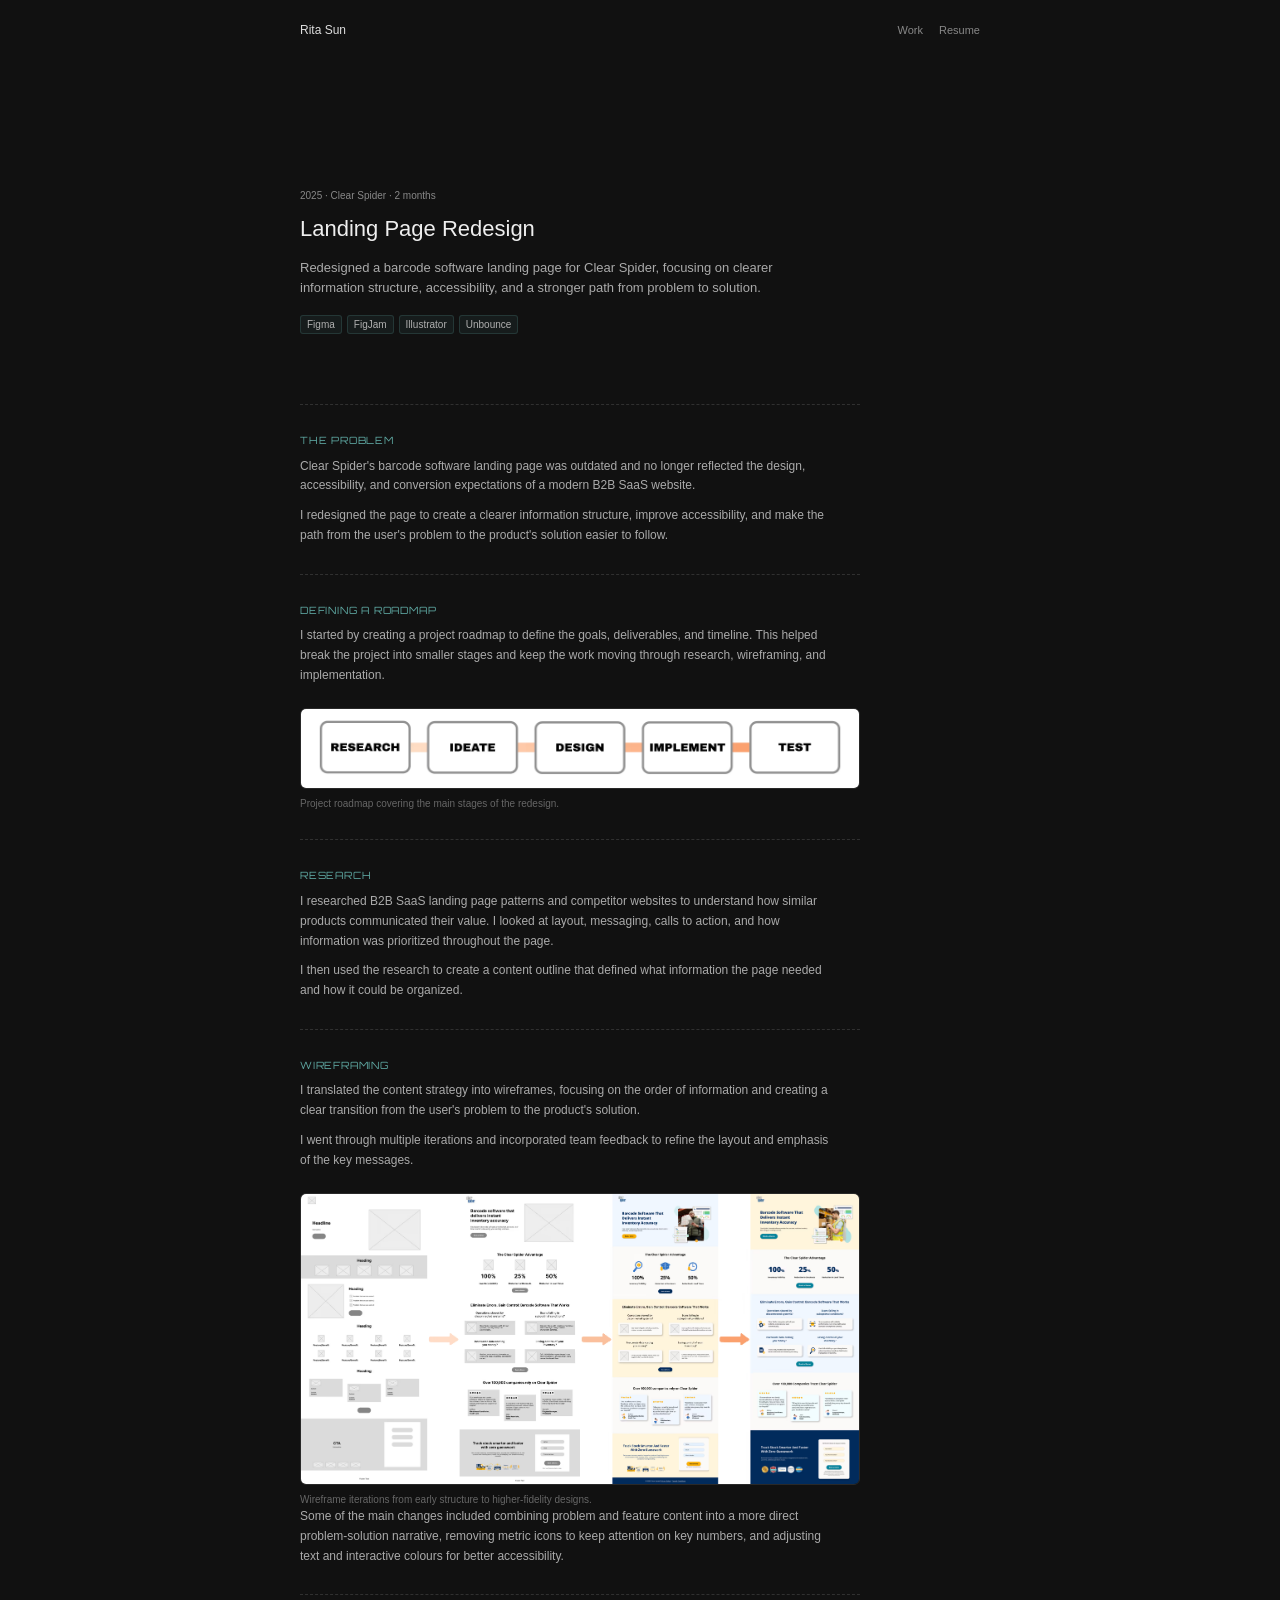
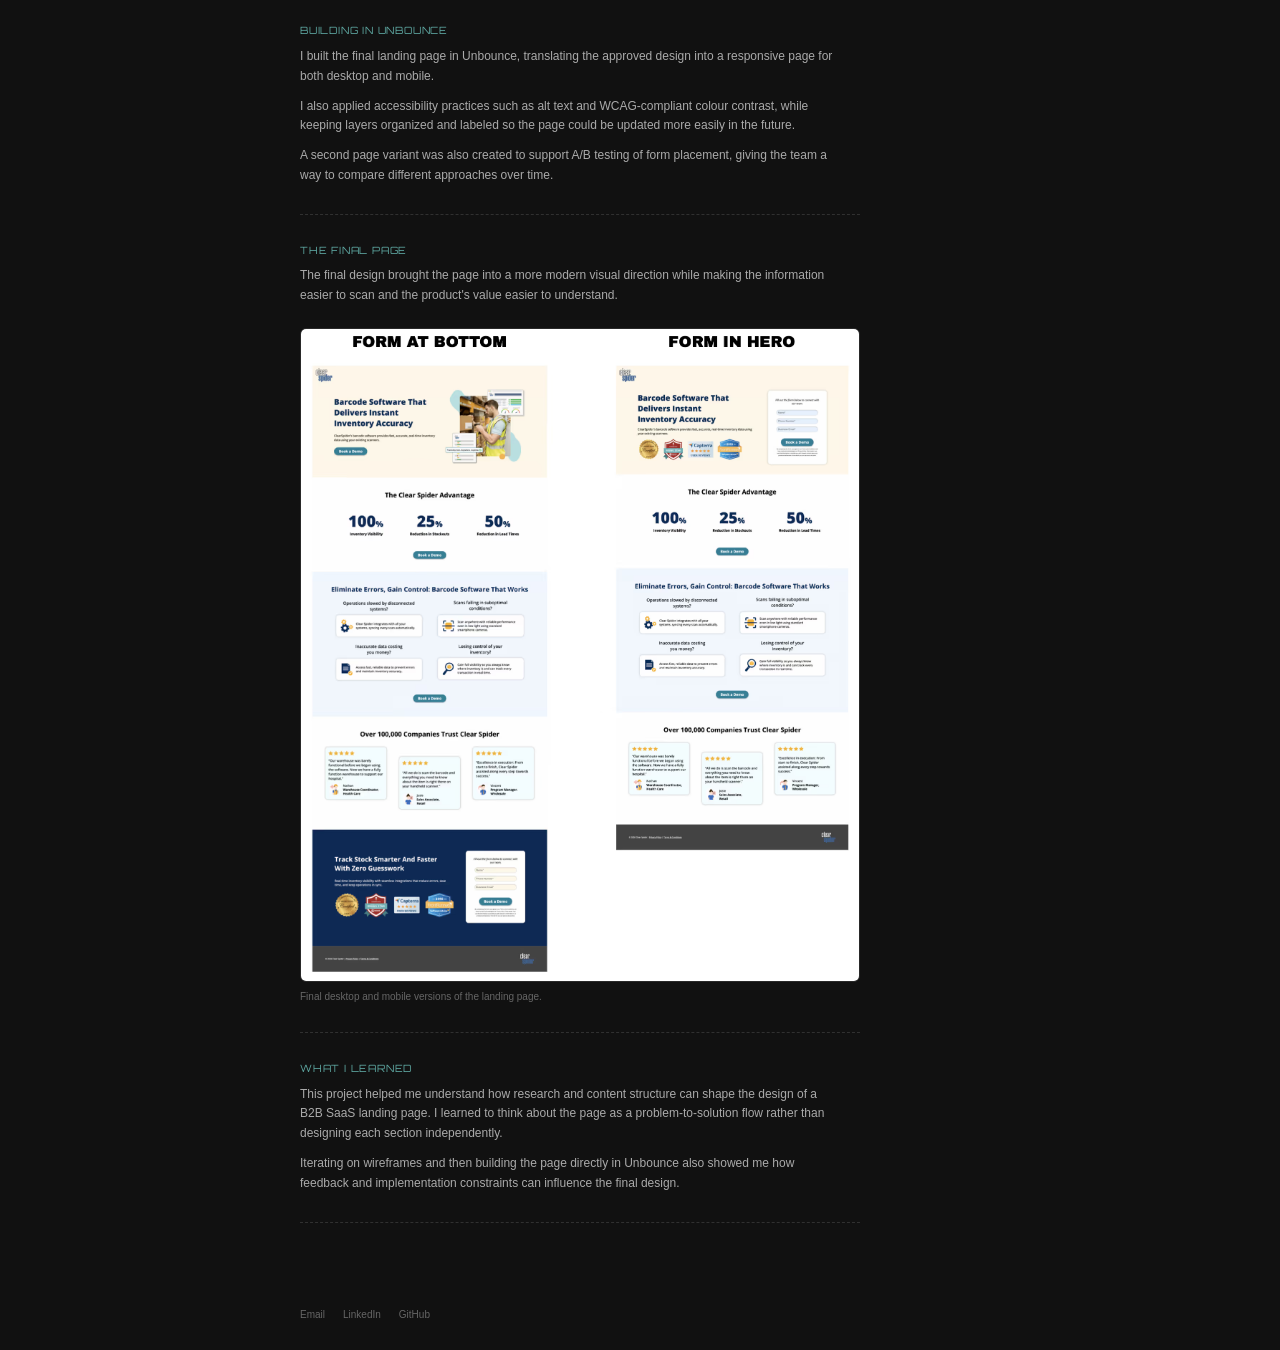
==== landing-page-redesign.html @ 67d3327b "add pjs" ====
<!DOCTYPE html>
<html lang="en">
<head>
    <meta charset="UTF-8">
    <meta name="viewport" content="width=device-width, initial-scale=1.0">

    <title>Landing Page Redesign · Rita Sun</title>
    <link rel="stylesheet" href="style.css">
    <link rel="icon" type="image/png" href="images/logo.png">
</head>

<body>

    <header class="site-header">

        <a href="index.html" class="logo">
            Rita Sun
        </a>

        <nav>
            <a href="index.html#work">Work</a>
            <a href="resume.html">Resume</a>
        </nav>

    </header>


    <main class="project-page">

        <!-- INTRO -->

        <section class="project-intro">

            <p class="project-meta">
                2025 · Clear Spider · 2 months
            </p>

            <h1>Landing Page Redesign</h1>

            <p class="project-summary">
                Redesigned a barcode software landing page for Clear Spider,
                focusing on clearer information structure, accessibility,
                and a stronger path from problem to solution.
            </p>

            <div class="tools">
                <span>Figma</span>
                <span>FigJam</span>
                <span>Illustrator</span>
                <span>Unbounce</span>
            </div>

        </section>


        <section class="project-content">


            <!-- THE PROBLEM -->

            <div class="project-section">

                <div class="section-label">
                    <span>The Problem</span>
                </div>

                <p>
                    Clear Spider's barcode software landing page was outdated
                    and no longer reflected the design, accessibility, and
                    conversion expectations of a modern B2B SaaS website.
                </p>

                <p>
                    I redesigned the page to create a clearer information
                    structure, improve accessibility, and make the path from
                    the user's problem to the product's solution easier to
                    follow.
                </p>

            </div>


            <!-- ROADMAP -->

            <div class="project-section">

                <div class="section-label">
                    <span>Defining a Roadmap</span>
                </div>

                <p>
                    I started by creating a project roadmap to define the
                    goals, deliverables, and timeline. This helped break the
                    project into smaller stages and keep the work moving
                    through research, wireframing, and implementation.
                </p>

                <figure class="project-image">
                    <img
                        src="images/clear-spider/clear-spider-roadmap.avif"
                        alt="Roadmap for the Clear Spider barcode landing page redesign"
                    >
                    <figcaption>
                        Project roadmap covering the main stages of the redesign.
                    </figcaption>
                </figure>

            </div>


            <!-- RESEARCH -->

            <div class="project-section">

                <div class="section-label">
                    <span>Research</span>
                </div>

                <p>
                    I researched B2B SaaS landing page patterns and competitor
                    websites to understand how similar products communicated
                    their value. I looked at layout, messaging, calls to
                    action, and how information was prioritized throughout
                    the page.
                </p>

                <p>
                    I then used the research to create a content outline that
                    defined what information the page needed and how it could
                    be organized.
                </p>

            </div>


            <!-- WIREFRAMING -->

            <div class="project-section">

                <div class="section-label">
                    <span>Wireframing</span>
                </div>

                <p>
                    I translated the content strategy into wireframes,
                    focusing on the order of information and creating a clear
                    transition from the user's problem to the product's
                    solution.
                </p>

                <p>
                    I went through multiple iterations and incorporated team
                    feedback to refine the layout and emphasis of the key
                    messages.
                </p>

                <figure class="project-image">
                    <img
                        src="images/clear-spider/clear-spider-wireframes.avif"
                        alt="Progression of Clear Spider barcode landing page wireframes"
                    >
                    <figcaption>
                        Wireframe iterations from early structure to higher-fidelity designs.
                    </figcaption>
                </figure>

                <p>
                    Some of the main changes included combining problem and
                    feature content into a more direct problem-solution
                    narrative, removing metric icons to keep attention on key
                    numbers, and adjusting text and interactive colours for
                    better accessibility.
                </p>

            </div>


            <!-- UNBOUNCE -->

            <div class="project-section">

                <div class="section-label">
                    <span>Building in Unbounce</span>
                </div>

                <p>
                    I built the final landing page in Unbounce, translating
                    the approved design into a responsive page for both
                    desktop and mobile.
                </p>

                <p>
                    I also applied accessibility practices such as alt text
                    and WCAG-compliant colour contrast, while keeping layers
                    organized and labeled so the page could be updated more
                    easily in the future.
                </p>

                <p>
                    A second page variant was also created to support A/B
                    testing of form placement, giving the team a way to
                    compare different approaches over time.
                </p>

            </div>


            <!-- FINAL DESIGN -->

            <div class="project-section">

                <div class="section-label">
                    <span>The Final Page</span>
                </div>

                <p>
                    The final design brought the page into a more modern visual
                    direction while making the information easier to scan and
                    the product's value easier to understand.
                </p>

                <figure class="project-image">
                    <img
                        src="images/clear-spider/clear-spider-final.avif"
                        alt="Final versions of the redesigned Clear Spider barcode software landing page"
                    >
                    <figcaption>
                        Final desktop and mobile versions of the landing page.
                    </figcaption>
                </figure>

            </div>


            <!-- WHAT I LEARNED -->

            <div class="project-section">

                <div class="section-label">
                    <span>What I Learned</span>
                </div>

                <p>
                    This project helped me understand how research and content
                    structure can shape the design of a B2B SaaS landing page.
                    I learned to think about the page as a problem-to-solution
                    flow rather than designing each section independently.
                </p>

                <p>
                    Iterating on wireframes and then building the page directly
                    in Unbounce also showed me how feedback and implementation
                    constraints can influence the final design.
                </p>

            </div>

        </section>

    </main>


    <footer>

        <a href="mailto:r89sun@uwaterloo.ca">
            Email
        </a>

        <a
            href="https://www.linkedin.com/in/rita-sun/"
            target="_blank"
            rel="noopener noreferrer"
        >
            LinkedIn
        </a>

        <a
            href="https://github.com/rita-sun"
            target="_blank"
            rel="noopener noreferrer"
        >
            GitHub
        </a>

    </footer>

</body>
</html>
---- style.css ----
@import url('https://fonts.googleapis.com/css2?family=Orbitron:wght@400;500&display=swap');


* {
    margin: 0;
    padding: 0;
    box-sizing: border-box;
}


html {
    scroll-behavior: smooth;
}


body {
    background: #111;
    color: #ddd;
    font-family: Verdana, Geneva, sans-serif;
    font-size: 12px;
    line-height: 1.45;
}


a {
    color: inherit;
    text-decoration: none;
}


/* PAGE */

.site-header,
main,
footer {
    width: 680px;
    max-width: calc(100% - 40px);
    margin: 0 auto;
}


/* HEADER */

.site-header {
    display: flex;
    justify-content: space-between;
    align-items: center;
    padding-top: 22px;
}


.logo {
    display: flex;
    align-items: center;
}


.logo img {
    width: 28px;
    height: 28px;
    object-fit: contain;
}


nav {
    display: flex;
    gap: 16px;
}


nav a {
    color: #888;
    font-family: Verdana, Geneva, sans-serif;
    font-size: 11px;
}


nav a:hover {
    color: #5fa9a3;
    text-decoration: underline;
}


/* MAIN */

main {
    padding-top: 200px;
    padding-bottom: 85px;
}


/* INTRO */

.intro {
    width: 500px;
    max-width: 100%;
    margin-bottom: 68px;
}


.intro-image {
    display: block;
    width: 48px;
    height: 48px;
    margin-bottom: 18px;
    object-fit: contain;
}


.intro-name {
    color: #5fa9a3;
    font-family: "Orbitron", sans-serif;
    font-size: 10px;
    font-weight: 400;
    text-transform: uppercase;
    letter-spacing: 0.08em;
    margin-bottom: 7px;
}


.intro h1 {
    font-size: 16px;
    font-weight: 400;
    line-height: 1.45;
    letter-spacing: 0;
}


/* INTRO INFO */

.intro-info {
    margin-top: 22px;
    padding-top: 15px;
    border-top: 1px dashed #303030;
}


.intro-info p {
    color: #bbb;
    font-size: 12px;
    line-height: 1.7;
}


.intro-info span {
    color: #999;
}


/* SECTION LABELS */

.section-label {
    margin-bottom: 9px;
    color: #5fa9a3;
    font-family: "Orbitron", sans-serif;
    font-size: 10px;
    font-weight: 400;
    text-transform: uppercase;
    letter-spacing: 0.08em;
}


/* PROJECTS */

.project {
    display: grid;
    grid-template-columns: 58px 1fr;
    gap: 16px;

    padding: 11px 5px;

    border-top: 1px dashed #303030;

    transition:
        background 0.15s ease,
        padding-left 0.15s ease;
}


.project:last-child {
    border-bottom: 1px dashed #303030;
}


.project:hover {
    background: #171717;
    padding-left: 8px;
}


/* YEARS */

.project-year {
    color: #5fa9a3;
    font-family: Verdana, Geneva, sans-serif;
    font-size: 10px;
    line-height: 1.5;
}


/* PROJECT INFO */

.project-info h2 {
    color: #eee;
    font-size: 13px;
    font-weight: 400;
}


.project-info p {
    margin-top: 2px;
    color: #aaa;
    font-size: 12px;
}


/* TOOL TAGS */

.tools {
    display: flex;
    flex-wrap: wrap;
    gap: 5px;
    margin-top: 7px;
}


.tools span {
    display: inline-block;

    padding: 2px 6px;

    background: rgba(95, 169, 163, 0.08);
    border: 1px solid rgba(95, 169, 163, 0.19);
    border-radius: 3px;

    color: #b0b0b0;
    font-size: 10px;
    line-height: 1.3;
}


.project:hover .tools span {
    background: rgba(95, 169, 163, 0.13);
    border-color: rgba(95, 169, 163, 0.27);
    color: #c0c0c0;
}


/* SECTIONS */

.also-section,
.other-section {
    margin-top: 50px;
}


/* FOOTER */

footer {
    display: flex;
    gap: 18px;
    padding-bottom: 28px;

    color: #666;
    font-size: 10px;
}


footer a:hover {
    color: #5fa9a3;
    text-decoration: underline;
}


/* MOBILE */

@media (max-width: 700px) {

    .site-header,
    main,
    footer {
        width: auto;
        max-width: calc(100% - 28px);
    }


    .site-header {
        padding-top: 18px;
    }


    .logo img {
        width: 25px;
        height: 25px;
    }


    nav {
        gap: 12px;
    }


    main {
        padding-top: 70px;
        padding-bottom: 65px;
    }


    .intro {
        width: 100%;
        margin-bottom: 55px;
    }


    .intro-image {
        width: 44px;
        height: 44px;
        margin-bottom: 16px;
    }


    .intro-name {
        font-size: 10px;
        margin-bottom: 7px;
    }


    .intro h1 {
        font-size: 15px;
    }


    .intro-info {
        margin-top: 20px;
        padding-top: 13px;
    }


    .intro-info p {
        font-size: 11px;
    }


    .project {
        grid-template-columns: 48px 1fr;
        gap: 10px;
    }


    .project-info h2 {
        font-size: 13px;
    }


    .project-info p {
        font-size: 11px;
    }
}
/* RESUME */

.resume-intro {
    width: 500px;
    max-width: 100%;
    margin-bottom: 55px;
}


.resume-about {
    color: #bbb;
    font-size: 14px;
    line-height: 1.6;
    margin-top: 18px;
}


.resume-section {
    margin-top: 50px;
}


.resume-entry {
    padding: 18px 0;
    border-top: 1px dashed #303030;
}


.resume-entry:last-child {
    border-bottom: 1px dashed #303030;
}


.resume-date {
    color: #5fa9a3;
    font-size: 10px;
    margin-bottom: 5px;
}


.resume-entry h2 {
    color: #eee;
    font-size: 14px;
    font-weight: 400;
}


.resume-role {
    color: #aaa;
    font-size: 11px;
    margin-top: 2px;
}


.resume-description {
    color: #bbb;
    font-size: 12px;
    line-height: 1.55;
    max-width: 560px;
    margin-top: 9px;
}


.resume-skills {
    border-top: 1px dashed #303030;
    padding-top: 14px;
}


.resume-skills p {
    color: #bbb;
    font-size: 12px;
    line-height: 1.7;
}


.resume-skills span {
    color: #999;
}


@media (max-width: 700px) {

    .resume-intro {
        width: 100%;
    }


    .resume-about {
        font-size: 13px;
    }


    .resume-entry h2 {
        font-size: 13px;
    }


    .resume-description {
        font-size: 11px;
    }


    .resume-skills p {
        font-size: 11px;
    }
}

/* PROJECT PAGES */

.project-page {
    padding-top: 150px;
    padding-bottom: 85px;
}

.project-intro {
    width: 560px;
    max-width: 100%;
    margin-bottom: 70px;
}

.project-meta {
    color: #888;
    font-size: 10px;
    margin-bottom: 10px;
}

.project-intro h1 {
    color: #eee;
    font-size: 22px;
    font-weight: 400;
    line-height: 1.35;
}

.project-summary {
    max-width: 520px;
    margin-top: 14px;
    color: #aaa;
    font-size: 13px;
    line-height: 1.6;
}

.project-intro .tools {
    margin-top: 16px;
}

.project-content {
    width: 560px;
    max-width: 100%;
}

.project-section {
    padding: 28px 0;
    border-top: 1px dashed #303030;
}

.project-section:last-child {
    border-bottom: 1px dashed #303030;
}

.project-section h2 {
    color: #eee;
    font-size: 14px;
    font-weight: 400;
    margin-bottom: 10px;
}

.project-section p {
    max-width: 540px;
    color: #aaa;
    font-size: 12px;
    line-height: 1.65;
    margin-bottom: 10px;
}

.project-section p:last-child {
    margin-bottom: 0;
}

@media (max-width: 700px) {

    .project-page {
        padding-top: 100px;
    }

    .project-intro {
        width: 100%;
        margin-bottom: 55px;
    }

    .project-intro h1 {
        font-size: 19px;
    }

    .project-summary {
        font-size: 12px;
    }

    .project-content {
        width: 100%;
    }

    .project-section p {
        font-size: 11px;
    }
}
/* PROJECT IMAGES */

.project-image {
    margin-top: 22px;
}

.project-image img {
    display: block;
    width: 100%;
    height: auto;
    border: 1px solid #292929;
    border-radius: 6px;
}

.project-image figcaption {
    margin-top: 7px;
    color: #666;
    font-size: 10px;
    line-height: 1.5;
}

.project-gif img {
    background: #181818;
}

.project-image-grid {
    display: grid;
    grid-template-columns: 1fr 1fr;
    gap: 12px;
    margin-top: 12px;
}

.project-image-grid .project-image {
    margin-top: 0;
}

.project-list {
    margin: 12px 0 0 16px;
    color: #aaa;
    font-size: 12px;
    line-height: 1.7;
}

.project-list li {
    padding-left: 3px;
}

@media (max-width: 700px) {

    .project-image-grid {
        grid-template-columns: 1fr;
        gap: 16px;
    }

    .project-list {
        font-size: 11px;
    }

}
/* PRODUCTIVITY APP IDEAS */

.idea-grid {
    display: grid;
    grid-template-columns: 1fr 1fr;
    gap: 26px 32px;
    margin-top: 22px;
}

.idea-group h3 {
    color: #ddd;
    font-size: 12px;
    font-weight: 400;
    margin-bottom: 7px;
}

.idea-group ul {
    padding-left: 15px;
    color: #999;
    font-size: 11px;
    line-height: 1.7;
}

.idea-group li {
    padding-left: 2px;
}

@media (max-width: 700px) {

    .idea-grid {
        grid-template-columns: 1fr;
        gap: 22px;
    }

}
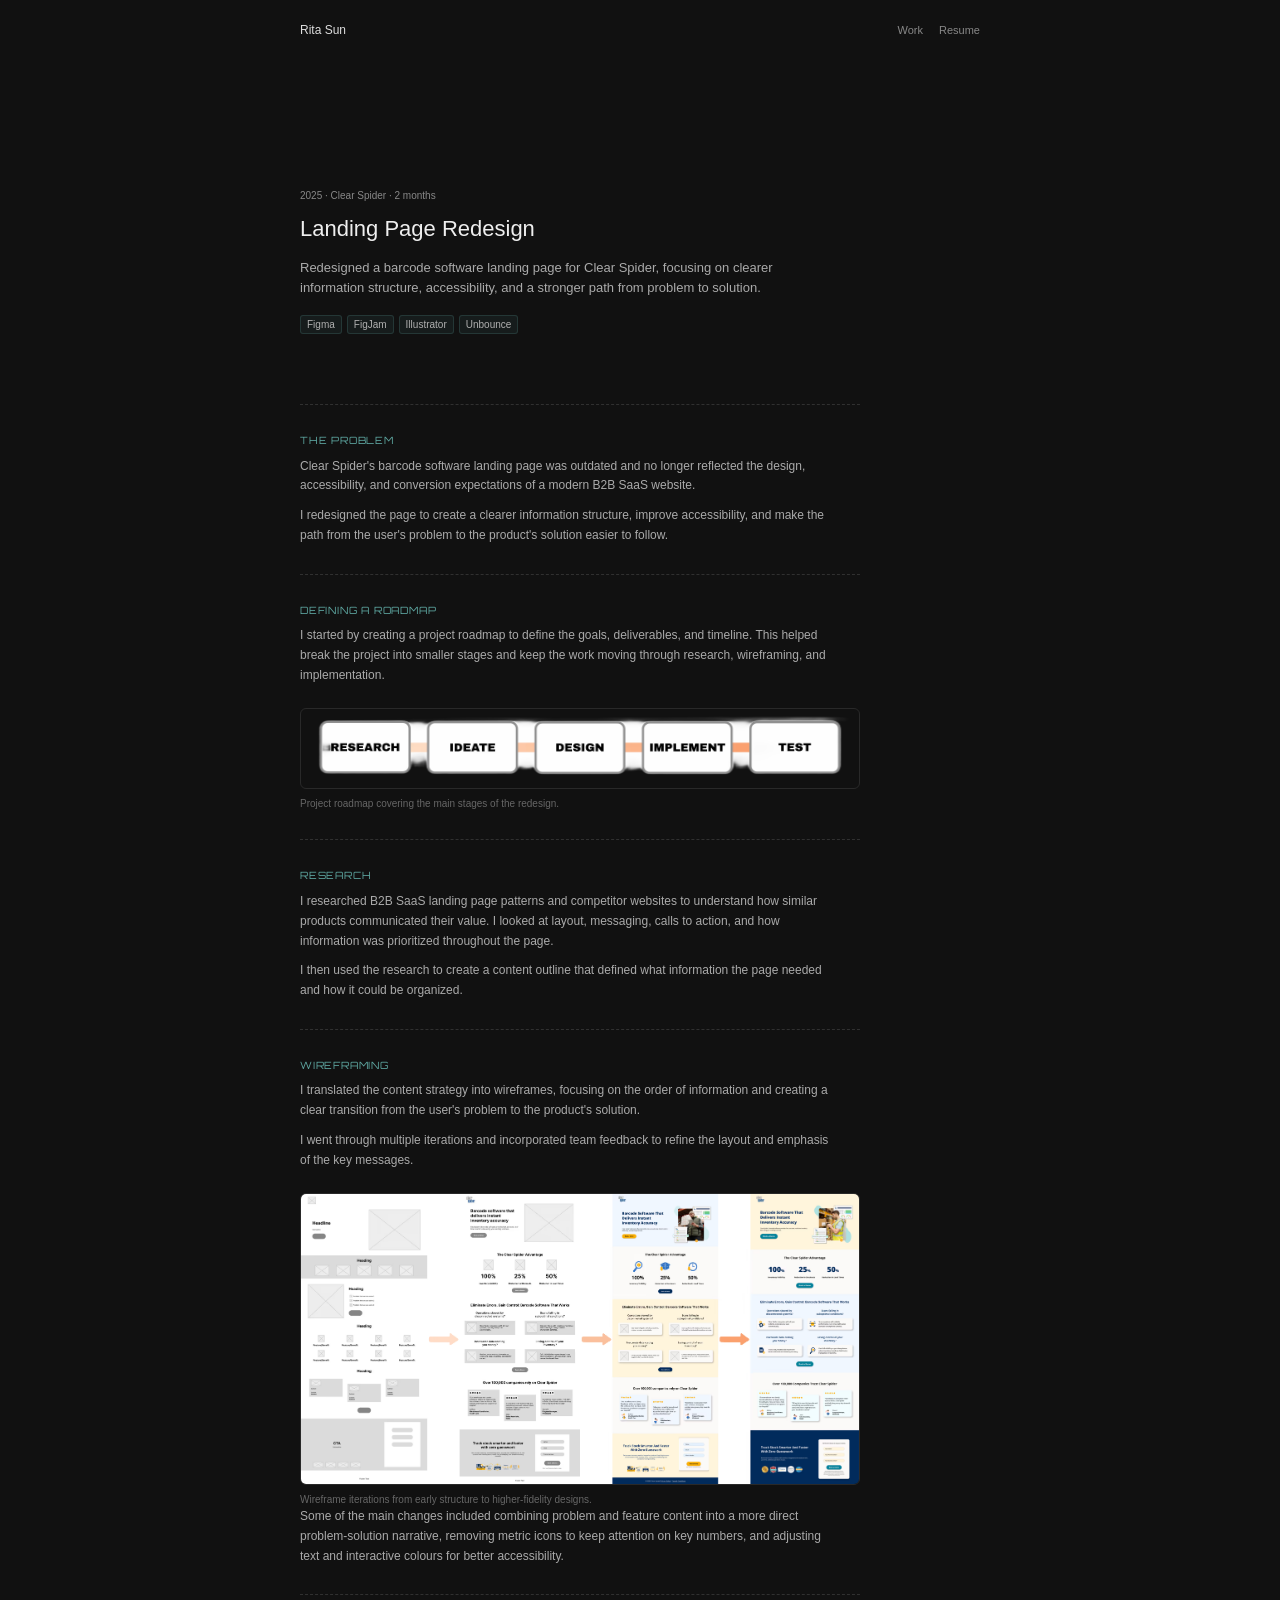
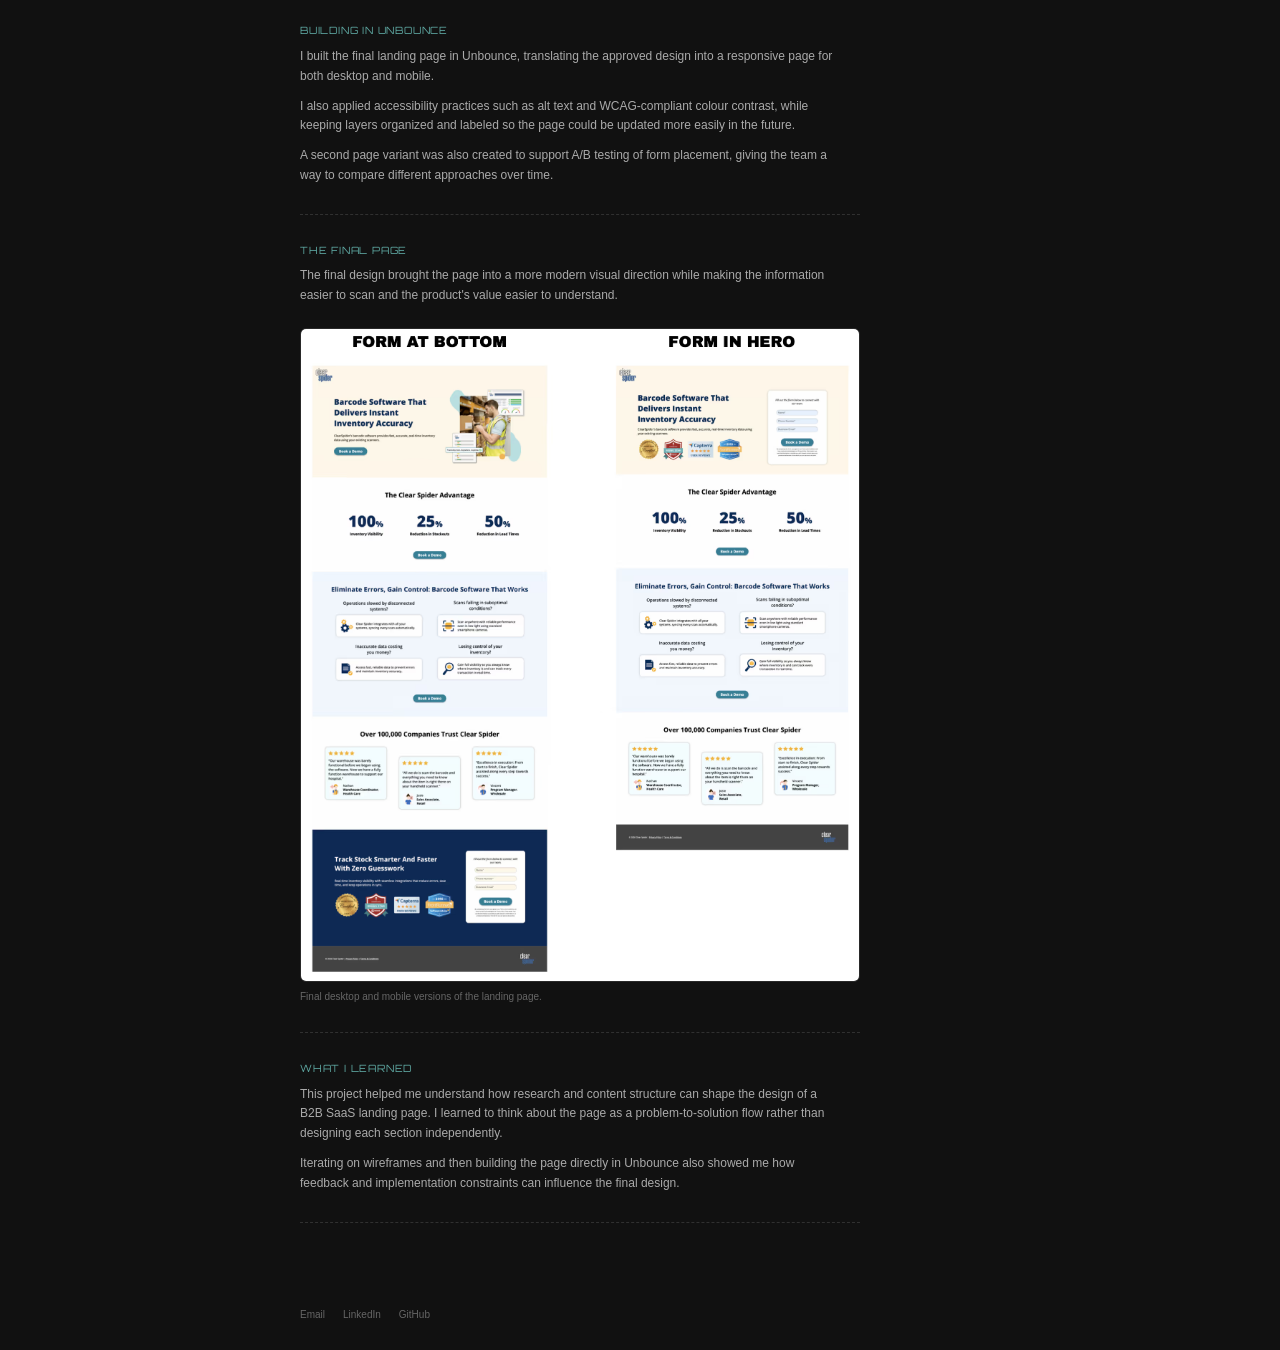
==== commit 9e407009: "update" ====
--- a/landing-page-redesign.html
+++ b/landing-page-redesign.html
@@ -97,7 +97,7 @@
 
                 <figure class="project-image">
                     <img
-                        src="images/clear-spider/clear-spider-roadmap.avif"
+                        src="images/clear-spider/clear-spider-roadmap.png"
                         alt="Roadmap for the Clear Spider barcode landing page redesign"
                     >
                     <figcaption>
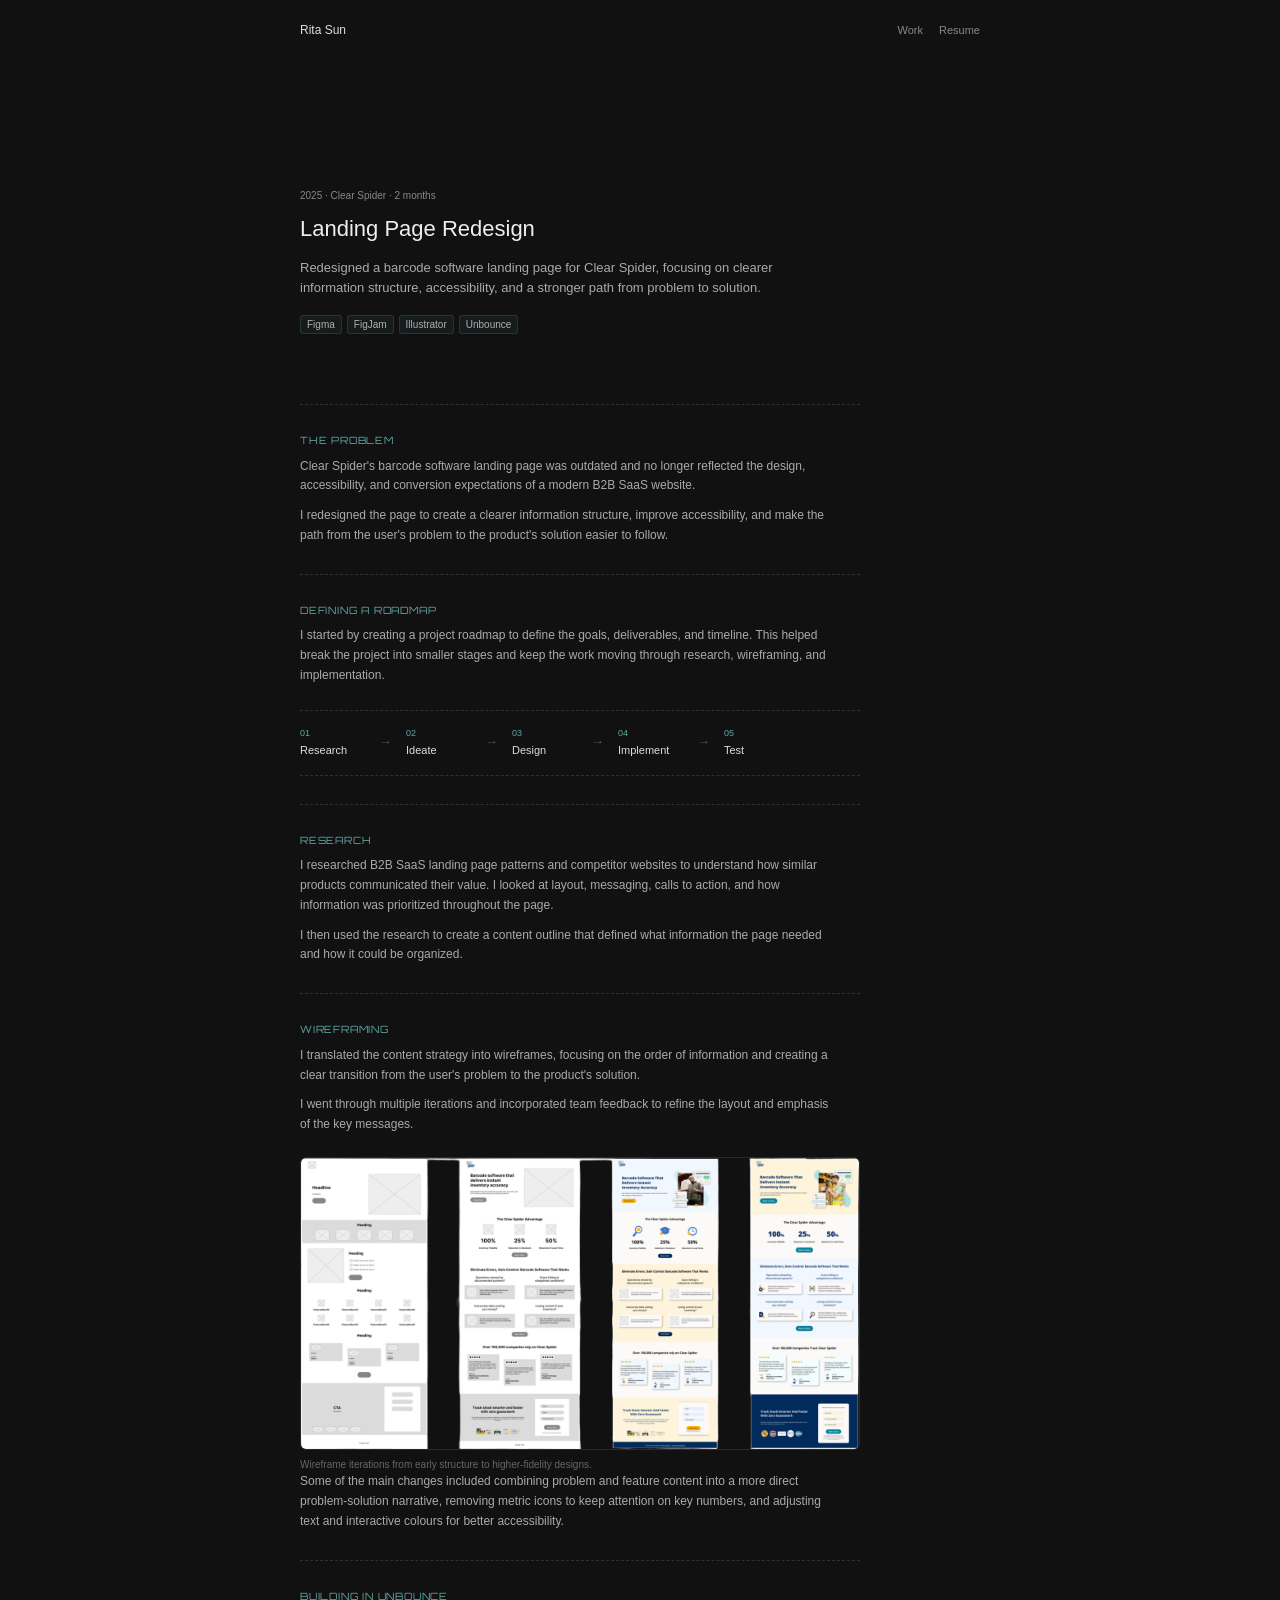
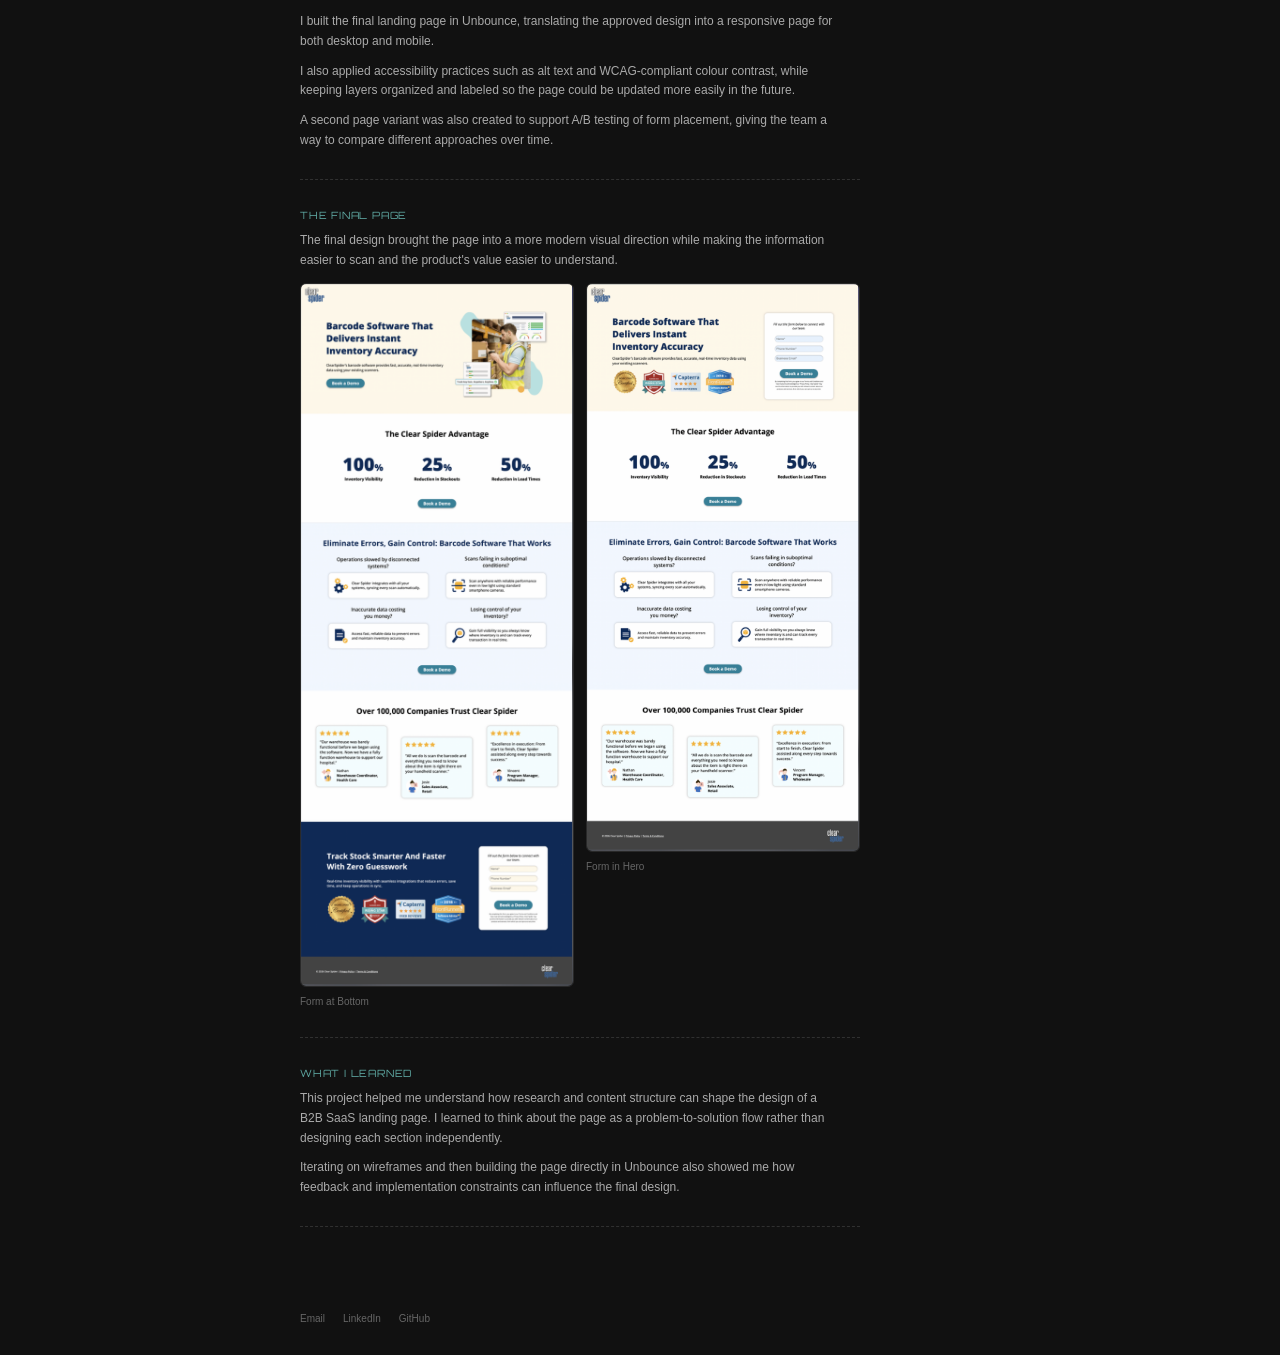
==== commit 3493de6b: "update" ====
--- a/landing-page-redesign.html
+++ b/landing-page-redesign.html
@@ -95,15 +95,42 @@
                     through research, wireframing, and implementation.
                 </p>
 
-                <figure class="project-image">
-                    <img
-                        src="images/clear-spider/clear-spider-roadmap.png"
-                        alt="Roadmap for the Clear Spider barcode landing page redesign"
-                    >
-                    <figcaption>
-                        Project roadmap covering the main stages of the redesign.
-                    </figcaption>
-                </figure>
+                <div class="process-roadmap">
+
+                    <div class="process-step">
+                        <span class="process-number">01</span>
+                        <span class="process-name">Research</span>
+                    </div>
+
+                    <span class="process-arrow">→</span>
+
+                    <div class="process-step">
+                        <span class="process-number">02</span>
+                        <span class="process-name">Ideate</span>
+                    </div>
+
+                    <span class="process-arrow">→</span>
+
+                    <div class="process-step">
+                        <span class="process-number">03</span>
+                        <span class="process-name">Design</span>
+                    </div>
+
+                    <span class="process-arrow">→</span>
+
+                    <div class="process-step">
+                        <span class="process-number">04</span>
+                        <span class="process-name">Implement</span>
+                    </div>
+
+                    <span class="process-arrow">→</span>
+
+                    <div class="process-step">
+                        <span class="process-number">05</span>
+                        <span class="process-name">Test</span>
+                    </div>
+
+                </div>
 
             </div>
 
@@ -156,7 +183,7 @@
 
                 <figure class="project-image">
                     <img
-                        src="images/clear-spider/clear-spider-wireframes.avif"
+                        src="images/clear-spider/clear-spider-wireframes.png"
                         alt="Progression of Clear Spider barcode landing page wireframes"
                     >
                     <figcaption>
@@ -219,15 +246,29 @@
                     the product's value easier to understand.
                 </p>
 
-                <figure class="project-image">
-                    <img
-                        src="images/clear-spider/clear-spider-final.avif"
-                        alt="Final versions of the redesigned Clear Spider barcode software landing page"
-                    >
-                    <figcaption>
-                        Final desktop and mobile versions of the landing page.
-                    </figcaption>
-                </figure>
+                <div class="project-image-grid">
+
+                    <figure class="project-image">
+                        <img
+                            src="images/clear-spider/clear-spider-final-form-bottom.png"
+                            alt="Clear Spider landing page with the form positioned at the bottom"
+                        >
+                        <figcaption>
+                            Form at Bottom
+                        </figcaption>
+                    </figure>
+
+                    <figure class="project-image">
+                        <img
+                            src="images/clear-spider/clear-spider-final-form-hero.png"
+                            alt="Clear Spider landing page with the form positioned in the hero"
+                        >
+                        <figcaption>
+                            Form in Hero
+                        </figcaption>
+                    </figure>
+
+                </div>
 
             </div>
 
--- a/style.css
+++ b/style.css
@@ -655,4 +655,66 @@
         gap: 22px;
     }
 
+}
+
+.project-list {
+    padding-left: 18px;
+    margin-top: 12px;
+    color: #aaa;
+    font-size: 12px;
+    line-height: 1.7;
+}
+
+.project-list li {
+    padding-left: 3px;
+    margin-bottom: 3px;
+}
+
+/* PROCESS ROADMAP */
+
+.process-roadmap {
+    display: flex;
+    align-items: center;
+    gap: 14px;
+    margin-top: 24px;
+    padding: 16px 0;
+    border-top: 1px dashed #303030;
+    border-bottom: 1px dashed #303030;
+    overflow-x: auto;
+}
+
+.process-step {
+    display: flex;
+    flex-direction: column;
+    gap: 3px;
+    min-width: 65px;
+}
+
+.process-number {
+    color: #5fa9a3;
+    font-size: 9px;
+}
+
+.process-name {
+    color: #ddd;
+    font-size: 11px;
+}
+
+.process-arrow {
+    color: #555;
+    font-size: 13px;
+}
+
+@media (max-width: 700px) {
+    .process-roadmap {
+        gap: 10px;
+    }
+
+    .process-step {
+        min-width: 58px;
+    }
+
+    .process-name {
+        font-size: 10px;
+    }
 }
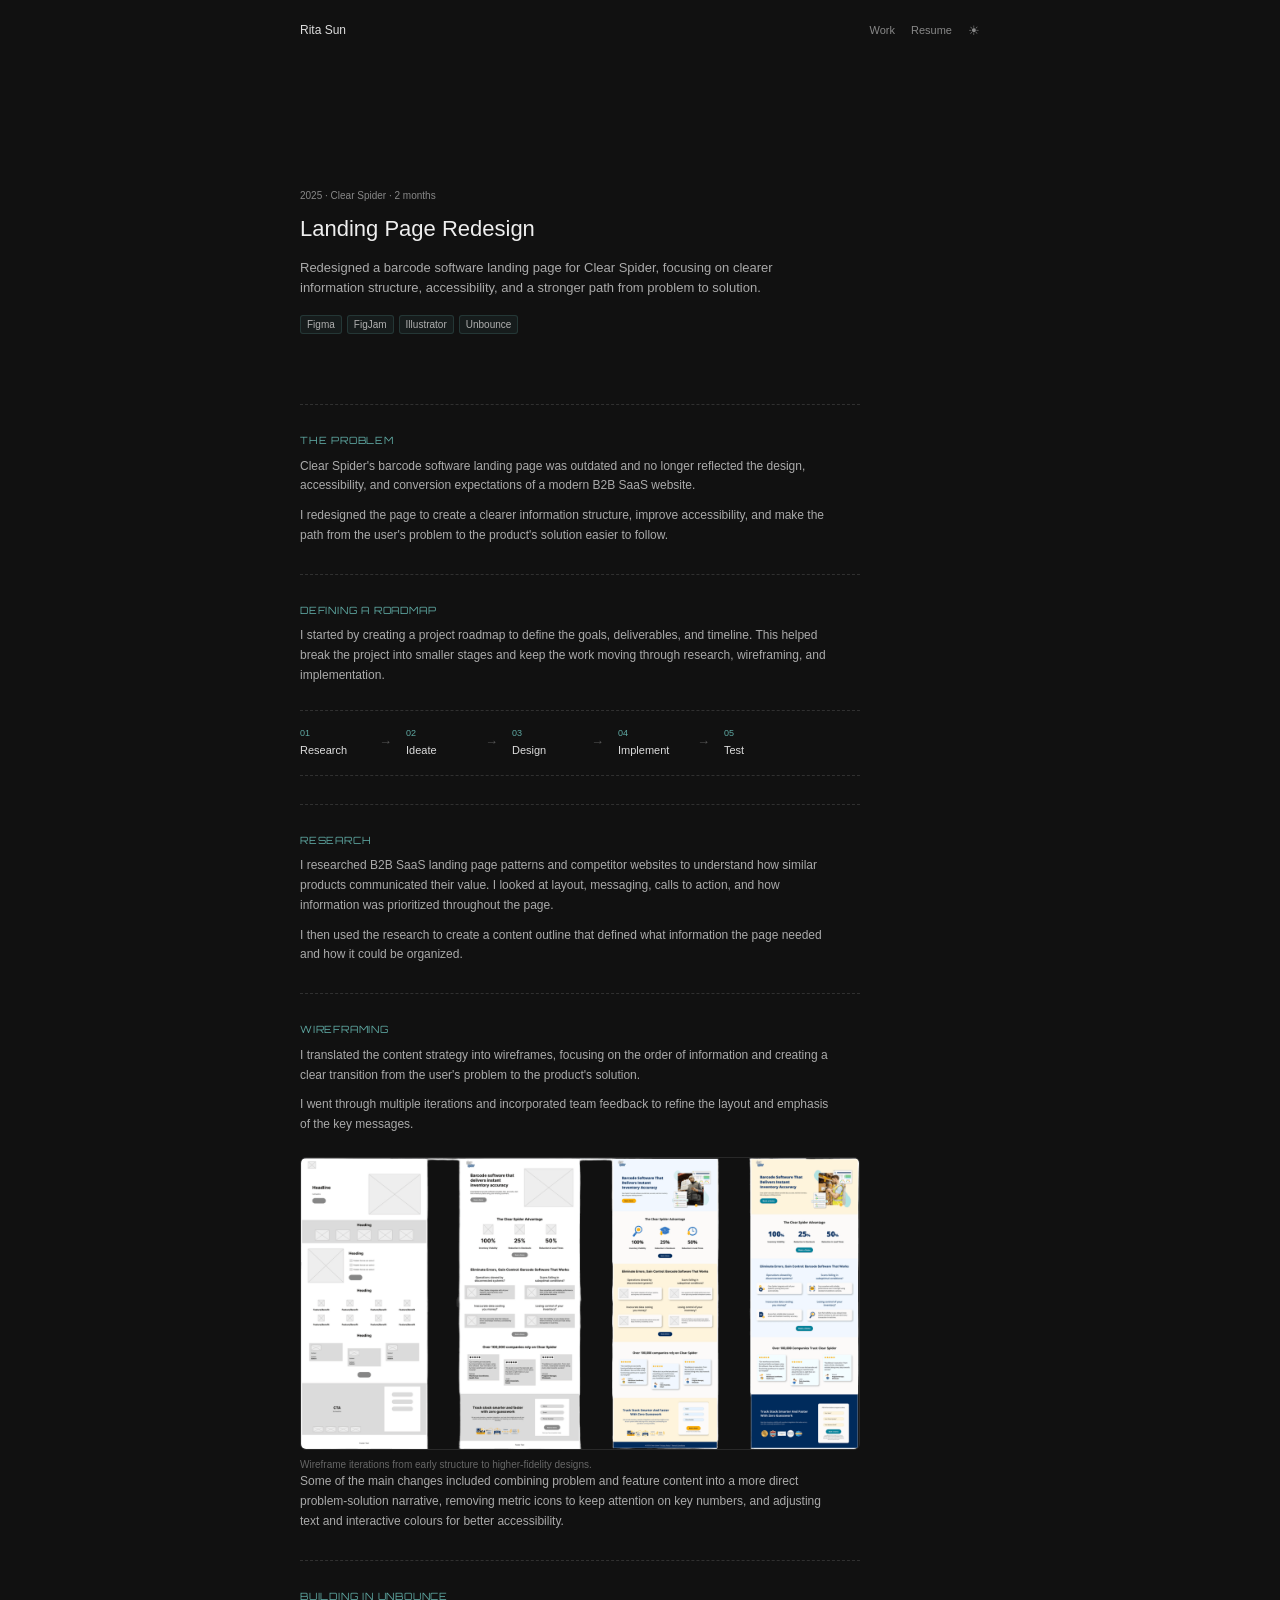
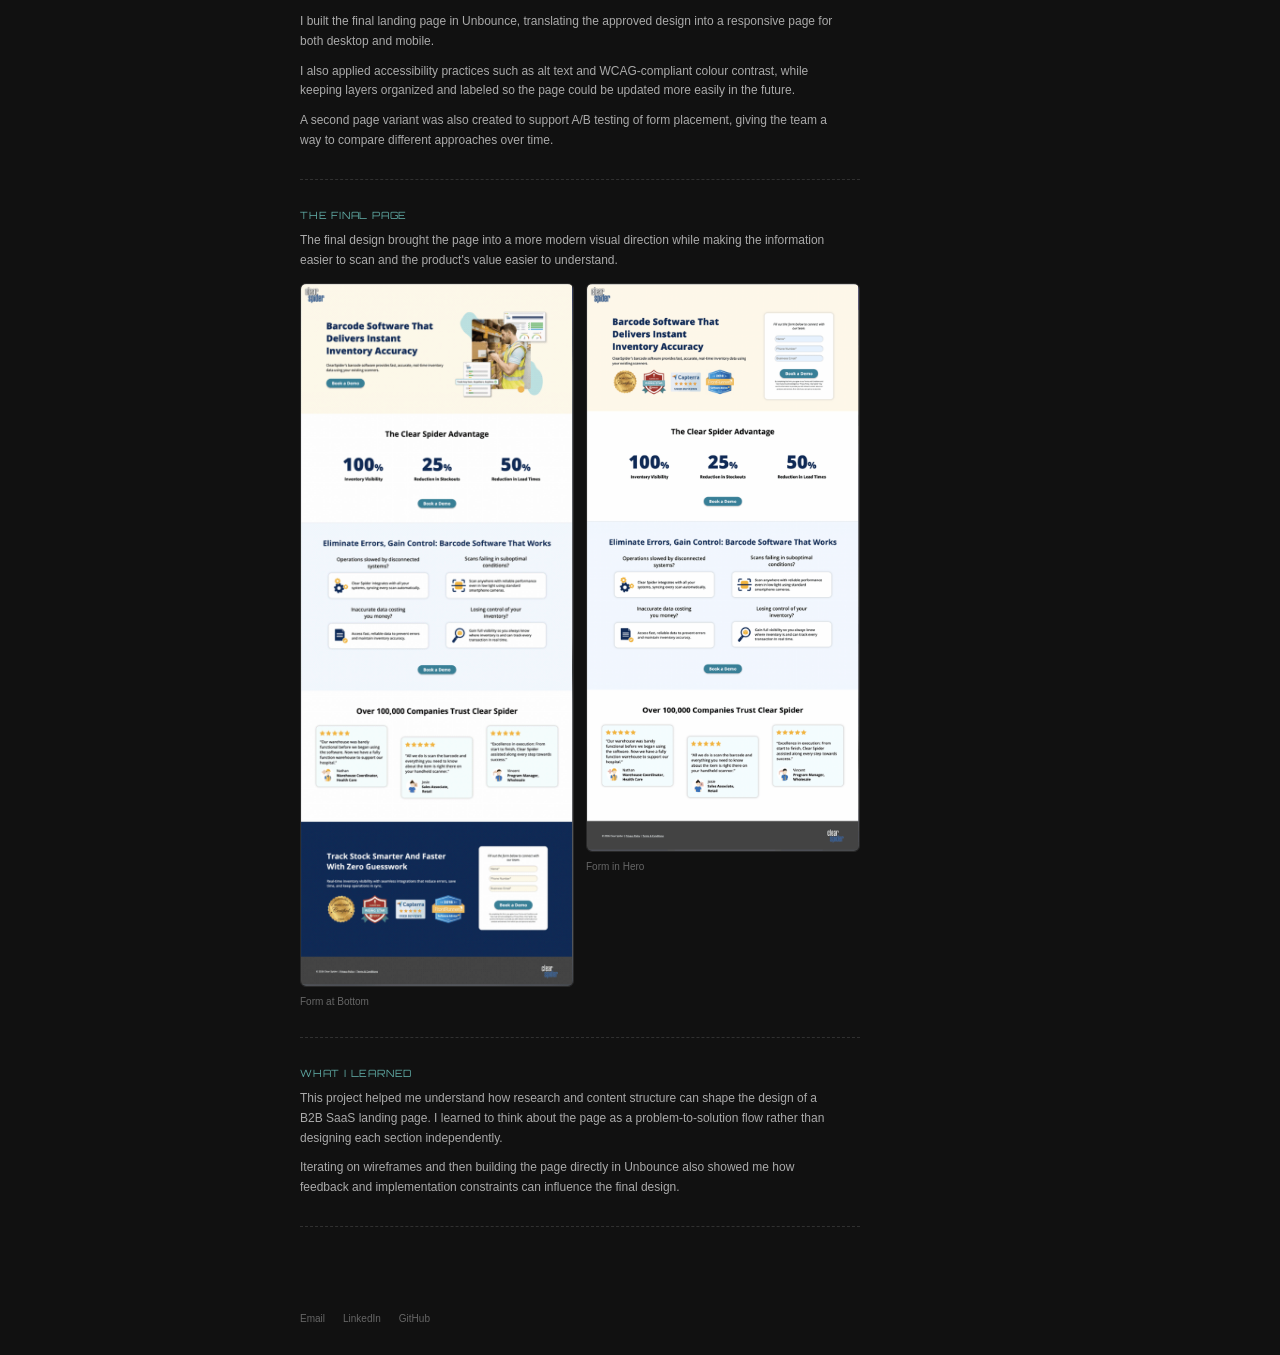
==== commit 92739b1b: "light modeeee" ====
--- a/landing-page-redesign.html
+++ b/landing-page-redesign.html
@@ -18,8 +18,12 @@
         </a>
 
         <nav>
-            <a href="index.html#work">Work</a>
+            <a href="#work">Work</a>
             <a href="resume.html">Resume</a>
+
+            <button class="theme-toggle" id="theme-toggle" type="button" aria-label="Switch theme">
+                ☀
+            </button>
         </nav>
 
     </header>
--- a/style.css
+++ b/style.css
@@ -717,4 +717,221 @@
     .process-name {
         font-size: 10px;
     }
+}
+
+/* PROJECT HOVER PREVIEW */
+
+.project-preview {
+    position: fixed;
+    right: 28px;
+    bottom: 28px;
+    width: 300px;
+    padding: 6px;
+    background: #181818;
+    border: 1px solid #303030;
+    border-radius: 6px;
+    opacity: 0;
+    visibility: hidden;
+    pointer-events: none;
+    z-index: 100;
+    transform: translateY(8px);
+    transition:
+        opacity 0.15s ease,
+        transform 0.15s ease;
+}
+
+.project-preview.visible {
+    opacity: 1;
+    visibility: visible;
+    transform: translateY(0);
+}
+
+.project-preview img {
+    display: block;
+    width: 100%;
+    height: auto;
+    max-height: 210px;
+    object-fit: contain;
+    border-radius: 3px;
+}
+
+@media (max-width: 700px) {
+    .project-preview {
+        display: none;
+    }
+}
+
+/* STARDROP HOVER */
+
+.intro-image {
+    display: block;
+    width: 48px;
+    height: 48px;
+    margin-bottom: 18px;
+    object-fit: contain;
+    transition: transform 0.2s ease;
+}
+
+.intro-image:hover {
+    animation: stardrop-twinkle 0.7s ease;
+}
+
+/* STARDROP FLOAT */
+
+.intro-image {
+    display: block;
+    width: 48px;
+    height: 48px;
+    margin-bottom: 18px;
+    object-fit: contain;
+}
+
+.intro-image:hover {
+    animation: stardrop-float 0.7s ease;
+}
+
+/* STARDROP CURSOR INTERACTION */
+
+.intro-image {
+    display: block;
+    width: 48px;
+    height: 48px;
+    margin-bottom: 18px;
+    object-fit: contain;
+    transition: transform 0.12s ease-out;
+    will-change: transform;
+}
+
+/* THEME TOGGLE */
+
+.theme-toggle {
+    padding: 0;
+    border: none;
+    background: none;
+    color: #888;
+    font-family: Verdana, Geneva, sans-serif;
+    font-size: 13px;
+    line-height: 1;
+    cursor: pointer;
+    transition: color 0.15s ease, transform 0.15s ease;
+}
+
+.theme-toggle:hover {
+    color: #5fa9a3;
+    transform: scale(1.1);
+}
+
+
+/* LIGHT MODE */
+
+body.light-mode {
+    background: #f5f5f2;
+    color: #333;
+}
+
+body.light-mode nav a {
+    color: #777;
+}
+
+body.light-mode nav a:hover,
+body.light-mode footer a:hover,
+body.light-mode .theme-toggle:hover {
+    color: #4d8f89;
+}
+
+body.light-mode .theme-toggle {
+    color: #777;
+}
+
+body.light-mode .intro h1 {
+    color: #333;
+}
+
+body.light-mode .intro-info {
+    border-color: #d2d2ce;
+}
+
+body.light-mode .intro-info p {
+    color: #666;
+}
+
+body.light-mode .intro-info span {
+    color: #888;
+}
+
+body.light-mode .section-label {
+    color: #4d8f89;
+}
+
+body.light-mode .project {
+    border-color: #d2d2ce;
+}
+
+body.light-mode .project:hover {
+    background: #ecece8;
+}
+
+body.light-mode .project-year {
+    color: #4d8f89;
+}
+
+body.light-mode .project-info h2 {
+    color: #333;
+}
+
+body.light-mode .project-info p {
+    color: #777;
+}
+
+body.light-mode .tools span {
+    background: rgba(77, 143, 137, 0.07);
+    border-color: rgba(77, 143, 137, 0.2);
+    color: #666;
+}
+
+body.light-mode footer {
+    color: #888;
+}
+
+
+/* LIGHT MODE - PROJECT PAGES */
+
+body.light-mode .project-meta {
+    color: #777;
+}
+
+body.light-mode .project-intro h1 {
+    color: #333;
+}
+
+body.light-mode .project-summary {
+    color: #666;
+}
+
+body.light-mode .project-section {
+    border-color: #d2d2ce;
+}
+
+body.light-mode .project-section h2 {
+    color: #333;
+}
+
+body.light-mode .project-section p {
+    color: #666;
+}
+
+body.light-mode .project-image img {
+    border-color: #d6d6d2;
+}
+
+body.light-mode .project-image figcaption {
+    color: #888;
+}
+
+body.light-mode .idea-group h3 {
+    color: #444;
+}
+
+body.light-mode .idea-group ul {
+    color: #666;
 }
